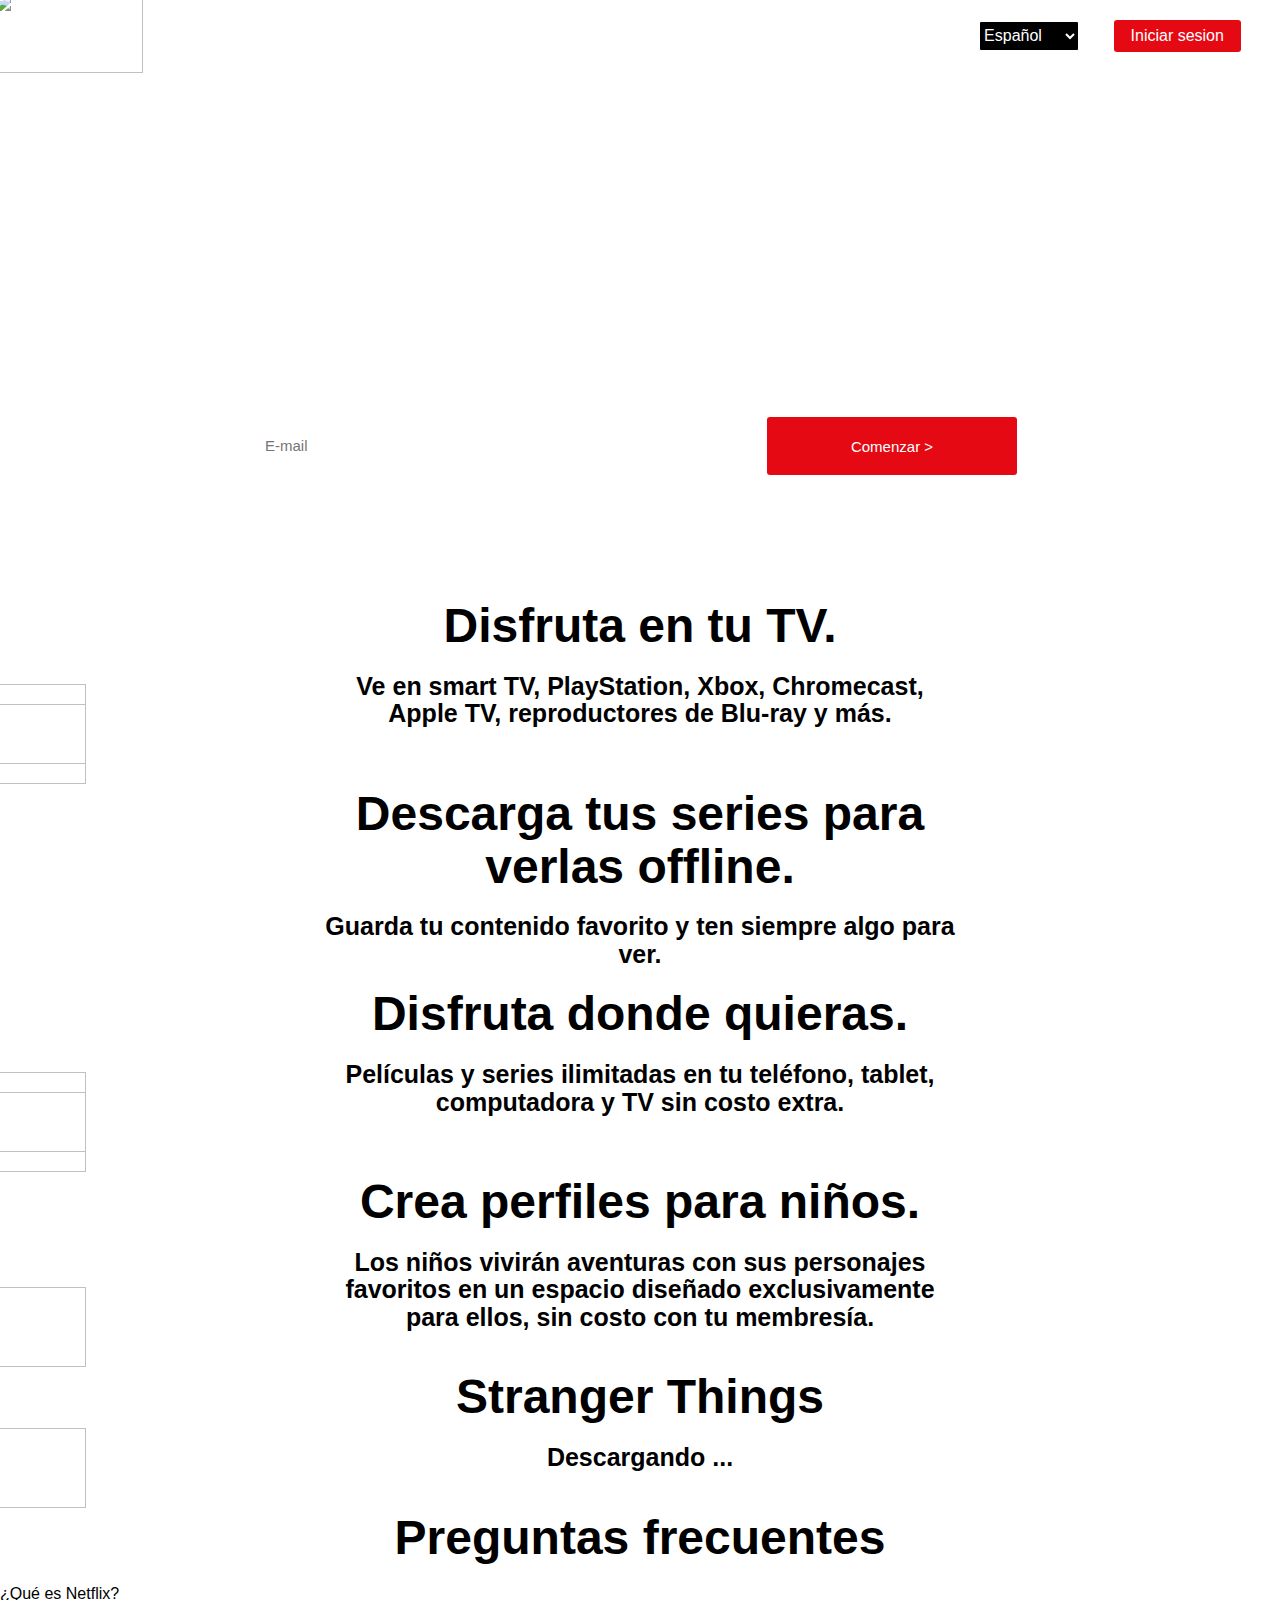
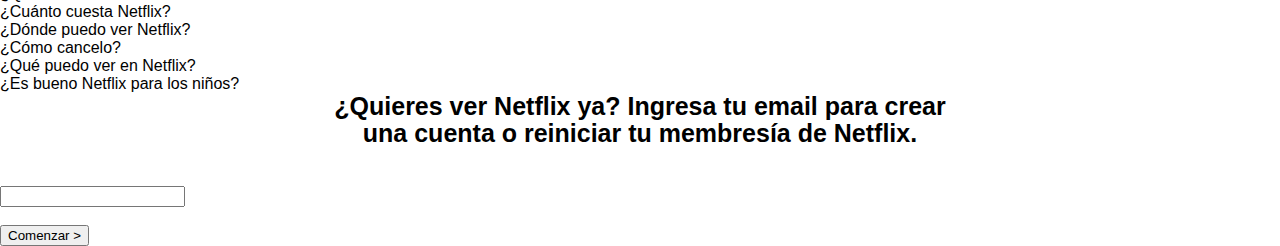
==== netflix-equipo/index.html @ da5b4638 "Poniendo al corriente practicas" ====
<!DOCTYPE html>
<html lang="en">
<head>
    <meta charset="UTF-8">
    <meta http-equiv="X-UA-Compatible" content="IE=edge">
    <meta name="viewport" content="width=device-width, initial-scale=1.0">
    <link rel="stylesheet" href="styles.css">
    <title>Netflix Site</title>
</head>
    
<body>
    <header>
        <div class="main-sect">
            <div class="navbar">
                <nav>
                    <div class="logo">
                        <img src="https://assets.stickpng.com/images/580b57fcd9996e24bc43c529.png" alt="">
                    </div>
                    <span> </span>
                    <div class="Navbar_lang">
                        <form class="idioma" action="">
                        <select class="idioma-select" name="idioma" id="">
                            <option value="Español">Español</option>
                            <option value="Ingles">Ingles</option>
                        </select>
                        <button class="inicio">
                            Iniciar sesion
                        </button>
                        </form>
                    </div>
                </nav>
            </div>
            <div class="texto-principal">
                <h1>Peliculas y series ilimitadas y mucho mas.</h1>
                <h2>Disfruta donde quieras. Cancela cuando quieras.</h2>
                <h3>¿Quieres ver Netflix ya? Ingresa tu email para crear una cuenta o reiniciar tu membresía de Netflix.</h3>
                <Form class="emailsubm">
                    <input class="input-email" type="email" id="correo" placeholder="E-mail">
                    <button class="begin">Comenzar ></button>
                </Form>
            </div>
        </div>
    </header>

    <main>
        <div class="menu1">
            <di class="submenu1">
                <h1>Disfruta en tu TV.</h1>
                <h2>Ve en smart TV, PlayStation, Xbox, Chromecast, Apple TV, reproductores de Blu-ray y más.</h2>
            </di>
            <div class="image1">
                <img src="https://assets.nflxext.com/ffe/siteui/acquisition/ourStory/fuji/desktop/tv.png">
            </div>
        </div>
        <div class="menu">
            <div class="image2">
                <img src="https://assets.nflxext.com/ffe/siteui/acquisition/ourStory/fuji/desktop/mobile-0819.jpg">
            </div>
            <di class="submenu1">
                <h1>Descarga tus series para verlas offline.</h1>
                <h2>Guarda tu contenido favorito y ten siempre algo para ver.</h2>
            </di>
        </div>
        <div class="menu">
            <di class="submenu1">
                <h1>Disfruta donde quieras.</h1>
                <h2>Películas y series ilimitadas en tu teléfono, tablet, computadora y TV sin costo extra.</h2>
            </di>
            <div class="image1">
                <img src="https://assets.nflxext.com/ffe/siteui/acquisition/ourStory/fuji/desktop/device-pile.png">
            </div>
        </div>
        <div class="menu">
            <div class="image2">
                <img src="https://occ-0-659-116.1.nflxso.net/dnm/api/v6/19OhWN2dO19C9txTON9tvTFtefw/AAAABeLa_an51Ptz6LMzNXnM9oDvlKl4yIJQKZJRJ9fVFPpPFK5toVuo-KytXEdqPI64KCph1OKms7nLxtCsXm_CARaR50wx.png?r=8ec">
            </div>
            <di class="submenu1">
                <h1>Crea perfiles para niños.</h1>
                <h2>Los niños vivirán aventuras con sus personajes favoritos en un espacio diseñado exclusivamente para ellos, sin costo con tu membresía.</h2>
            </di>
        </div>
        <div class="Download">
            <div>
                <img src="https://assets.nflxext.com/ffe/siteui/acquisition/ourStory/fuji/desktop/boxshot.png">
            </div>
            <div>
                <h1> Stranger Things</h1>
                <h2>Descargando ...</h2>
            </div>
            <div>
                <img src="https://assets.nflxext.com/ffe/siteui/acquisition/ourStory/fuji/desktop/download-icon.gif">
            </div>
        </div>
        <div class="preguntas">
                <div class="preg">
                    <h1>Preguntas frecuentes</h1>
                </div>
                <div class="submenu1">
                    <span>¿Qué es Netflix?</span>
                </div>
                <div class="submenu1">
                    <span>¿Cuánto cuesta Netflix?</span>
                </div>
                <div class="submenu1">
                    <span>¿Dónde puedo ver Netflix?</span>
                </div>
                <div class="submenu1">
                    <span>¿Cómo cancelo?</span>
                </div>
                <div class="submenu1">
                    <span>¿Qué puedo ver en Netflix?</span>
                </div>
                <div class="submenu1">
                    <span>¿Es bueno Netflix para los niños?</span>
                </div>
                <div>
                    <h2>¿Quieres ver Netflix ya? Ingresa tu email para crear una cuenta o reiniciar tu membresía de Netflix.</h2>
                </div>
                <div>
                    <br>
                    <input type="email">
                </div>
                <div>
                    <br>
                    <button>Comenzar ></button>
                </div>
        </div>
        </main>
</body>
</html>
---- netflix-equipo/styles.css ----
* {
    margin: 0%;
    font-family: Arial, Helvetica, sans-serif;
}

.main-sect {
    background-image:url(https://assets.nflxext.com/ffe/siteui/vlv3/9c5457b8-9ab0-4a04-9fc1-e608d5670f1a/46b46de8-a269-4a25-b8cf-56c614b4b1f4/MX-es-20210719-popsignuptwoweeks-perspective_alpha_website_small.jpg);
    background-repeat: no-repeat;
    background-size: 100%;
    /* border: pink solid 1px; */
    height: 600px;
}

.navbar nav {
    display: flex;
    flex-direction: row;
    height: 70px;
    width: 100%;
    /* border: black solid 1px; */
}

span {
    margin-right: auto;
    width: 500px;
    /* border: springgreen solid 1px; */
}

.Navbar_lang>form { 
    /* border: steelblue solid 1px; */
    margin-top:auto;
    width: 300px;
    height: 50px;
    justify-content: space-between;
    text-align: center;
    padding: 20px; 
}

.inicio {
    margin-left: 10%;
    color: white;
    background-color: #E50914;
    padding: 7px 17px;
    font-weight: 400;
    font-size: 1rem;
    text-decoration: none;
    box-shadow: none;
    border-radius: 3px;
    border: none;
}

.idioma-select {
    background-color:black;
    color: white;
    line-height: 1.3rem;
    font-size: 16px;
    border-radius: 2px;
    width: 100px;
    height: 30px;
    border:#fff solid 1px;
}

img {
    height: 80px;
    width: 150px;
    margin: -5%;
}

.texto-principal{
    color: white;
    margin-top: 120px;
    margin-left: auto;
    margin-right: auto;
    display: flex;
    flex-direction: column;
    text-align: center;
    font-size: 16px;
    width: 1000px;
    /* background-color: chartreuse; */
}

h1 { 
    font-size: 48px;
    max-width: 650px;
    /* margin: 0 auto; */
    line-height: 1.1;
    font-weight: bold;
    text-align: center;
    margin-bottom: 20px;
    margin-left: auto;
    margin-right: auto;
} 

h2 {
    font-size: 25px;
    max-width: 640px;
    line-height: 1.1;
    /* font-weight: bold; */
    text-align: center;
    margin-bottom: 20px;
    margin-left: auto;
    margin-right: auto;
}

h3 {
    font-size: 15px;
    max-width: 640px;
    /* line-height: 1.1; */
    text-align: center;
    margin-bottom: 20px;
    margin-left: auto;
    margin-right: auto;
}

.emailsubm {
    display: flex;
    justify-content: center;
}

.input-email {
    font-size: 15px;
    background-color:#fff;
    height: 55px;
    width: 50%;
    margin-bottom: 15px;
    border-radius: 3px;
    border: none
}

button.begin {
    font-size: 15px;
    color: #fff;
    background-color:#e50914;
    height: 58px;
    width: 25%;
    margin-bottom: 15px;
    border-radius: 3px;
    border: none;
}

/* ------------------------------------------------------- */
#logo img{
    height: 100px;
    background:transparent;
    width: 200px;
}


.fondo img{
    background-image: url('https://assets.nflxext.com/ffe/siteui/vlv3/9c5457b8-9ab0-4a04-9fc1-e608d5670f1a/46b46de8-a269-4a25-b8cf-56c614b4b1f4/MX-es-20210719-popsignuptwoweeks-perspective_alpha_website_small.jpg" srcset="https://assets.nflxext.com/ffe/siteui/vlv3/9c5457b8-9ab0-4a04-9fc1-e608d5670f1a/46b46de8-a269-4a25-b8cf-56c614b4b1f4/MX-es-20210719-popsignuptwoweeks-perspective_alpha_website_small.jpg 1000w, https://assets.nflxext.com/ffe/siteui/vlv3/9c5457b8-9ab0-4a04-9fc1-e608d5670f1a/46b46de8-a269-4a25-b8cf-56c614b4b1f4/MX-es-20210719-popsignuptwoweeks-perspective_alpha_website_medium.jpg 1500w, https://assets.nflxext.com/ffe/siteui/vlv3/9c5457b8-9ab0-4a04-9fc1-e608d5670f1a/46b46de8-a269-4a25-b8cf-56c614b4b1f4/MX-es-20210719-popsignuptwoweeks-perspective_alpha_website_large.jpg 1800w');
    opacity: 0.75;
    width: 100%;
    height: 20%;
}
#menu1{
    max-width: 1100px;
    margin: 0 auto;
    display: -webkit-box;
    display: -webkit-flex;
    display: -moz-box;
    display: -ms-flexbox;
    display: flex;
    -webkit-box-align: center;
    -webkit-align-items: center;
    -moz-box-align: center;
    -ms-flex-align: center;
    align-items: center;
    -webkit-box-pack: justify;
    -webkit-justify-content: space-between;
    -moz-box-pack: justify;
    -ms-flex-pack: justify;
    justify-content: space-between;
}
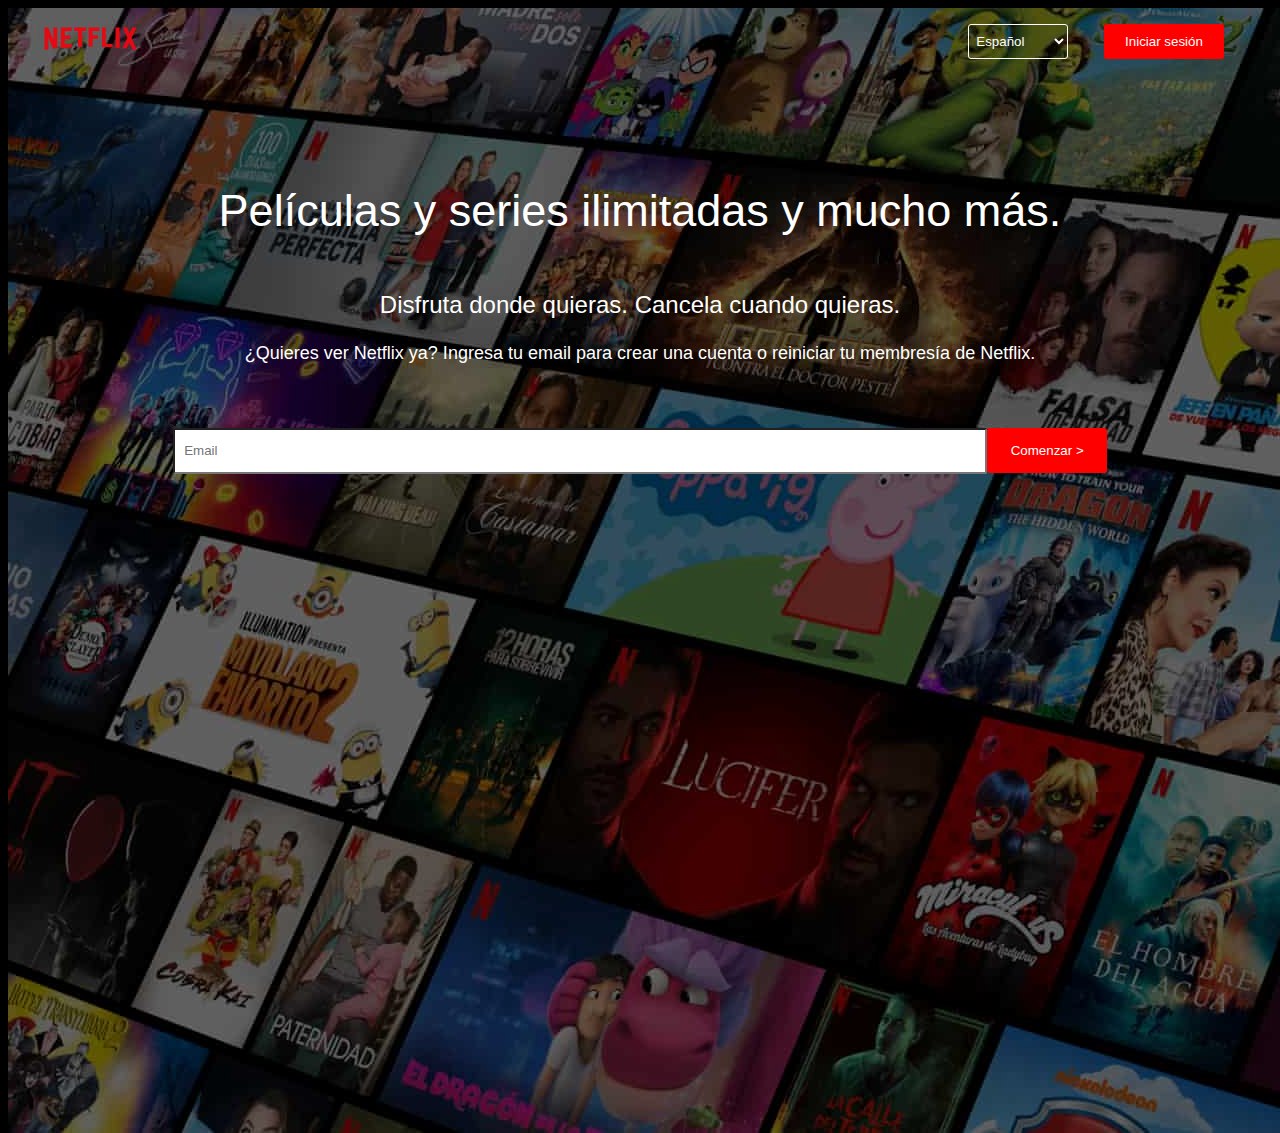
==== commit 963900f0: "Reprogramación junto con Angel" ====
--- a/netflix-equipo/index.html
+++ b/netflix-equipo/index.html
@@ -7,124 +7,27 @@
     <link rel="stylesheet" href="styles.css">
     <title>Netflix Site</title>
 </head>
-    
 <body>
+    <img class="header-background" src="./images/netflix_fondo.jpg" alt="Fondo Header">
+    <nav>
+        <img src="./images/pngwing.com.png" alt="Logo Netflix">
+        <div id="nav-items">
+            <select>
+                <option>&nbspEspañol</option>
+                <option>&nbspEnglish</option>
+            </select>
+            <button>Iniciar sesión</button>
+        </div>
+    </nav>
     <header>
-        <div class="main-sect">
-            <div class="navbar">
-                <nav>
-                    <div class="logo">
-                        <img src="https://assets.stickpng.com/images/580b57fcd9996e24bc43c529.png" alt="">
-                    </div>
-                    <span> </span>
-                    <div class="Navbar_lang">
-                        <form class="idioma" action="">
-                        <select class="idioma-select" name="idioma" id="">
-                            <option value="Español">Español</option>
-                            <option value="Ingles">Ingles</option>
-                        </select>
-                        <button class="inicio">
-                            Iniciar sesion
-                        </button>
-                        </form>
-                    </div>
-                </nav>
-            </div>
-            <div class="texto-principal">
-                <h1>Peliculas y series ilimitadas y mucho mas.</h1>
-                <h2>Disfruta donde quieras. Cancela cuando quieras.</h2>
-                <h3>¿Quieres ver Netflix ya? Ingresa tu email para crear una cuenta o reiniciar tu membresía de Netflix.</h3>
-                <Form class="emailsubm">
-                    <input class="input-email" type="email" id="correo" placeholder="E-mail">
-                    <button class="begin">Comenzar ></button>
-                </Form>
-            </div>
+        <h1>Películas y series ilimitadas y mucho más.</h1>
+        <h3>Disfruta donde quieras. Cancela cuando quieras.</h3>
+        <p>¿Quieres ver Netflix ya? Ingresa tu email para crear una cuenta o reiniciar tu membresía de Netflix.</p>
+        <div id="header-form">
+            <input type="email" placeholder="&nbsp Email">
+            <button>Comenzar ></button>
         </div>
-    </header>
-
-    <main>
-        <div class="menu1">
-            <di class="submenu1">
-                <h1>Disfruta en tu TV.</h1>
-                <h2>Ve en smart TV, PlayStation, Xbox, Chromecast, Apple TV, reproductores de Blu-ray y más.</h2>
-            </di>
-            <div class="image1">
-                <img src="https://assets.nflxext.com/ffe/siteui/acquisition/ourStory/fuji/desktop/tv.png">
-            </div>
-        </div>
-        <div class="menu">
-            <div class="image2">
-                <img src="https://assets.nflxext.com/ffe/siteui/acquisition/ourStory/fuji/desktop/mobile-0819.jpg">
-            </div>
-            <di class="submenu1">
-                <h1>Descarga tus series para verlas offline.</h1>
-                <h2>Guarda tu contenido favorito y ten siempre algo para ver.</h2>
-            </di>
-        </div>
-        <div class="menu">
-            <di class="submenu1">
-                <h1>Disfruta donde quieras.</h1>
-                <h2>Películas y series ilimitadas en tu teléfono, tablet, computadora y TV sin costo extra.</h2>
-            </di>
-            <div class="image1">
-                <img src="https://assets.nflxext.com/ffe/siteui/acquisition/ourStory/fuji/desktop/device-pile.png">
-            </div>
-        </div>
-        <div class="menu">
-            <div class="image2">
-                <img src="https://occ-0-659-116.1.nflxso.net/dnm/api/v6/19OhWN2dO19C9txTON9tvTFtefw/AAAABeLa_an51Ptz6LMzNXnM9oDvlKl4yIJQKZJRJ9fVFPpPFK5toVuo-KytXEdqPI64KCph1OKms7nLxtCsXm_CARaR50wx.png?r=8ec">
-            </div>
-            <di class="submenu1">
-                <h1>Crea perfiles para niños.</h1>
-                <h2>Los niños vivirán aventuras con sus personajes favoritos en un espacio diseñado exclusivamente para ellos, sin costo con tu membresía.</h2>
-            </di>
-        </div>
-        <div class="Download">
-            <div>
-                <img src="https://assets.nflxext.com/ffe/siteui/acquisition/ourStory/fuji/desktop/boxshot.png">
-            </div>
-            <div>
-                <h1> Stranger Things</h1>
-                <h2>Descargando ...</h2>
-            </div>
-            <div>
-                <img src="https://assets.nflxext.com/ffe/siteui/acquisition/ourStory/fuji/desktop/download-icon.gif">
-            </div>
-        </div>
-        <div class="preguntas">
-                <div class="preg">
-                    <h1>Preguntas frecuentes</h1>
-                </div>
-                <div class="submenu1">
-                    <span>¿Qué es Netflix?</span>
-                </div>
-                <div class="submenu1">
-                    <span>¿Cuánto cuesta Netflix?</span>
-                </div>
-                <div class="submenu1">
-                    <span>¿Dónde puedo ver Netflix?</span>
-                </div>
-                <div class="submenu1">
-                    <span>¿Cómo cancelo?</span>
-                </div>
-                <div class="submenu1">
-                    <span>¿Qué puedo ver en Netflix?</span>
-                </div>
-                <div class="submenu1">
-                    <span>¿Es bueno Netflix para los niños?</span>
-                </div>
-                <div>
-                    <h2>¿Quieres ver Netflix ya? Ingresa tu email para crear una cuenta o reiniciar tu membresía de Netflix.</h2>
-                </div>
-                <div>
-                    <br>
-                    <input type="email">
-                </div>
-                <div>
-                    <br>
-                    <button>Comenzar ></button>
-                </div>
-        </div>
-        </main>
+    </header>   
+     
 </body>
-</html>
+</html>--- a/netflix-equipo/styles.css
+++ b/netflix-equipo/styles.css
@@ -1,172 +1,111 @@
-* {
-    margin: 0%;
-    font-family: Arial, Helvetica, sans-serif;
+body {
+    background-color: #000;
+    font-family: "Netflix Sans", "Helvetica Neue", Helvetica, Arial, sans-serif;
 }
 
-.main-sect {
-    background-image:url(https://assets.nflxext.com/ffe/siteui/vlv3/9c5457b8-9ab0-4a04-9fc1-e608d5670f1a/46b46de8-a269-4a25-b8cf-56c614b4b1f4/MX-es-20210719-popsignuptwoweeks-perspective_alpha_website_small.jpg);
-    background-repeat: no-repeat;
-    background-size: 100%;
-    /* border: pink solid 1px; */
-    height: 600px;
+.header-background {
+    opacity: 0.5;
+    position: absolute;
+    align-items: stretch;
+    z-index: -1;
+
 }
 
-.navbar nav {
+nav {
     display: flex;
-    flex-direction: row;
-    height: 70px;
-    width: 100%;
-    /* border: black solid 1px; */
+    justify-content: space-between;
+}
+nav>img {
+    margin: 1rem;
+    margin-left: 2rem;
+    width: 100px;
+    height: 30px;
 }
 
-span {
-    margin-right: auto;
-    width: 500px;
-    /* border: springgreen solid 1px; */
+#nav-items {
+    margin-right: 2rem;
 }
 
-.Navbar_lang>form { 
-    /* border: steelblue solid 1px; */
-    margin-top:auto;
-    width: 300px;
-    height: 50px;
-    justify-content: space-between;
-    text-align: center;
-    padding: 20px; 
+#nav-items>select {
+    width: 100px;
+    background-color: rgba(0, 0, 0, 0);
+    border: 1px solid #FFF;
+    color: #FFF;
+    height: 35px;
+    border-radius: 3px;
+    margin: 1rem;
 }
 
-.inicio {
-    margin-left: 10%;
-    color: white;
-    background-color: #E50914;
-    padding: 7px 17px;
-    font-weight: 400;
-    font-size: 1rem;
-    text-decoration: none;
-    box-shadow: none;
+#nav-items>button {
+    width: 120px;
+    background-color: red;
+    border: none;
+    color: #FFF;
+    height: 35px;
     border-radius: 3px;
-    border: none;
+    margin: 1rem;
 }
 
-.idioma-select {
-    background-color:black;
-    color: white;
-    line-height: 1.3rem;
-    font-size: 16px;
-    border-radius: 2px;
-    width: 100px;
-    height: 30px;
-    border:#fff solid 1px;
+header {
+    margin-top: 5rem;
+    display: flex;
+    flex-direction: column;
+    align-items: center;
+    text-align: center;
+    margin-left: 3rem;
+    margin-right: 3rem;
+    color: #FFF;
 }
 
-img {
-    height: 80px;
-    width: 150px;
-    margin: -5%;
+h1 {
+    font-size: 45px;
+    font-weight: 500;
 }
 
-.texto-principal{
-    color: white;
-    margin-top: 120px;
-    margin-left: auto;
-    margin-right: auto;
+header>h3 {
+    font-size: 24px;
+    font-weight: 300;
+}
+header>p {
+    font-size: 18px;
+    font-weight: 200;
+    margin: auto 3rem;
+}
+
+#header-form {
+    margin: 3rem;
     display: flex;
     flex-direction: column;
-    text-align: center;
-    font-size: 16px;
-    width: 1000px;
-    /* background-color: chartreuse; */
+    align-items: center;
+    /* align-items: stretch; */
+    width: 80%;
 }
 
-h1 { 
-    font-size: 48px;
-    max-width: 650px;
-    /* margin: 0 auto; */
-    line-height: 1.1;
-    font-weight: bold;
-    text-align: center;
-    margin-bottom: 20px;
-    margin-left: auto;
-    margin-right: auto;
-} 
+#header-form>input {
+    height: 40px;
+    justify-self:stretch;
+    flex-grow:1;
+    border-radius: 2px;
+}
 
-h2 {
-    font-size: 25px;
-    max-width: 640px;
-    line-height: 1.1;
-    /* font-weight: bold; */
-    text-align: center;
-    margin-bottom: 20px;
+#header-form>button {
+    width: 120px;
+    background-color: red;
+    border: none;
+    color: #FFF;
+    height: 45px;
+    border-radius: 3px;
+    margin: 1rem;
     margin-left: auto;
     margin-right: auto;
 }
 
-h3 {
-    font-size: 15px;
-    max-width: 640px;
-    /* line-height: 1.1; */
-    text-align: center;
-    margin-bottom: 20px;
-    margin-left: auto;
-    margin-right: auto;
-}
-
-.emailsubm {
-    display: flex;
-    justify-content: center;
-}
-
-.input-email {
-    font-size: 15px;
-    background-color:#fff;
-    height: 55px;
-    width: 50%;
-    margin-bottom: 15px;
-    border-radius: 3px;
-    border: none
-}
-
-button.begin {
-    font-size: 15px;
-    color: #fff;
-    background-color:#e50914;
-    height: 58px;
-    width: 25%;
-    margin-bottom: 15px;
-    border-radius: 3px;
-    border: none;
-}
-
-/* ------------------------------------------------------- */
-#logo img{
-    height: 100px;
-    background:transparent;
-    width: 200px;
-}
-
-
-.fondo img{
-    background-image: url('https://assets.nflxext.com/ffe/siteui/vlv3/9c5457b8-9ab0-4a04-9fc1-e608d5670f1a/46b46de8-a269-4a25-b8cf-56c614b4b1f4/MX-es-20210719-popsignuptwoweeks-perspective_alpha_website_small.jpg" srcset="https://assets.nflxext.com/ffe/siteui/vlv3/9c5457b8-9ab0-4a04-9fc1-e608d5670f1a/46b46de8-a269-4a25-b8cf-56c614b4b1f4/MX-es-20210719-popsignuptwoweeks-perspective_alpha_website_small.jpg 1000w, https://assets.nflxext.com/ffe/siteui/vlv3/9c5457b8-9ab0-4a04-9fc1-e608d5670f1a/46b46de8-a269-4a25-b8cf-56c614b4b1f4/MX-es-20210719-popsignuptwoweeks-perspective_alpha_website_medium.jpg 1500w, https://assets.nflxext.com/ffe/siteui/vlv3/9c5457b8-9ab0-4a04-9fc1-e608d5670f1a/46b46de8-a269-4a25-b8cf-56c614b4b1f4/MX-es-20210719-popsignuptwoweeks-perspective_alpha_website_large.jpg 1800w');
-    opacity: 0.75;
-    width: 100%;
-    height: 20%;
-}
-#menu1{
-    max-width: 1100px;
-    margin: 0 auto;
-    display: -webkit-box;
-    display: -webkit-flex;
-    display: -moz-box;
-    display: -ms-flexbox;
-    display: flex;
-    -webkit-box-align: center;
-    -webkit-align-items: center;
-    -moz-box-align: center;
-    -ms-flex-align: center;
-    align-items: center;
-    -webkit-box-pack: justify;
-    -webkit-justify-content: space-between;
-    -moz-box-pack: justify;
-    -ms-flex-pack: justify;
-    justify-content: space-between;
-}
+@media (min-width:500px) {
+    #header-form {
+        flex-direction: row;
+    }
+    #header-form>buttom {
+        margin: 0;
+        height: 51px;
+    }
+}